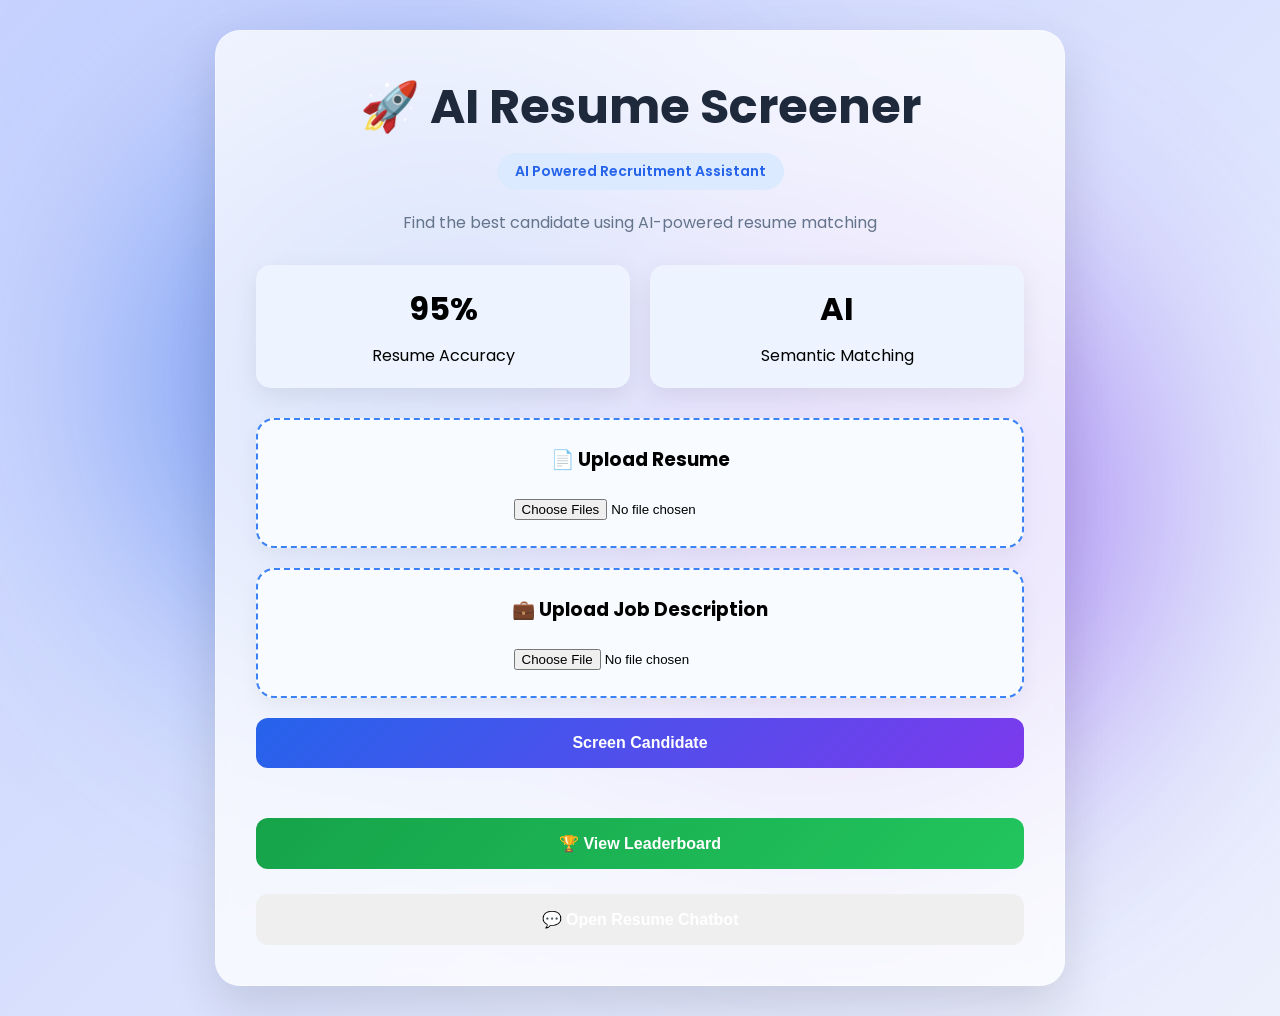
==== templates/index.html @ 5ff5deb4 "Initial commit" ====
<!DOCTYPE html>
<html>
<head>
    <title>AI Resume Screener</title>

    <link
        href="https://fonts.googleapis.com/css2?family=Poppins:wght@300;400;600;700&display=swap"
        rel="stylesheet">

    <link
        rel="stylesheet"
        href="/static/style.css">
</head>

<body>

<div class="container">

    <h1>🚀 AI Resume Screener</h1>

    <div class="badge">
        AI Powered Recruitment Assistant
    </div>

    <p class="subtitle">
        Find the best candidate using AI-powered resume matching
    </p>

    <div class="stats">

        <div class="stat-card">
            <h2>95%</h2>
            <p>Resume Accuracy</p>
        </div>

        <div class="stat-card">
            <h2>AI</h2>
            <p>Semantic Matching</p>
        </div>

    </div>

    <!-- Upload Form -->
    <form
        action="/upload"
        method="post"
        enctype="multipart/form-data">

        <div class="upload-box">
            <h3>📄 Upload Resume</h3>

            <input
                type="file"
                name="resumes"
                multiple
                required>
        </div>

        <div class="upload-box">
            <h3>💼 Upload Job Description</h3>

            <input
                type="file"
                name="job"
                required>
        </div>

        <button type="submit">
            Screen Candidate
        </button>

    </form>

    <br><br>

    <!-- Leaderboard Button -->
    <a href="/leaderboard">
        <button
            type="button"
            class="leaderboard-btn">

            🏆 View Leaderboard

        </button>
    </a>

    <br><br>

    <!-- Chatbot Toggle -->
    <button
        type="button"
        id="chatbot-btn"
        onclick="toggleChatbot()">

        💬 Open Resume Chatbot

    </button>

    <!-- Chatbot Area -->
    <div
        id="chatbot-container"
        style="display:none; margin-top:20px;">

        <h3>💬 Resume Chatbot</h3>

        <input
            type="text"
            id="chat-message"
            placeholder="Ask about the candidate..."
            style="
                width:80%;
                padding:10px;
            ">

    <button
        type="button"
        onclick="sendMessage()">

        Send

        </button>

            <br><br>

            <div id="chat-response"></div>

        </div>

</div>

<script>

function toggleChatbot() {

    const chatbot =
        document.getElementById("chatbot-container");

    if (chatbot.style.display === "none") {
        chatbot.style.display = "block";
    } else {
        chatbot.style.display = "none";
    }
}

async function sendMessage() {

    const message =
        document.getElementById("chat-message").value;

    if (!message.trim()) {
        return;
    }

    try {

        const response =
            await fetch("/chat", {
                method: "POST",
                headers: {
                    "Content-Type": "application/json"
                },
                body: JSON.stringify({
                    message: message
                })
            });

        const data = await response.json();

        console.log("DATA RECEIVED:", data);

        

        document.getElementById("chat-response").innerHTML =
            "<strong>Answer:</strong><br>" +
            data.answer;

    } catch (error) {

        document.getElementById(
            "chat-response"
        ).innerHTML =
            "<strong>Error:</strong> Unable to contact chatbot.";

        console.error(error);
    }
}

</script>

</body>
</html>
---- static/style.css ----
*{
    margin:0;
    padding:0;
    box-sizing:border-box;
}

body{
    font-family:'Poppins',sans-serif;

    background: linear-gradient(
        -45deg,
        #dbeafe,
        #e9d5ff,
        #f8fafc,
        #c7d2fe
    );

    background-size: 400% 400%;

    animation: gradientMove 6s ease infinite;

    min-height:100vh;
    display:flex;
    justify-content:center;
    align-items:center;
    padding:30px;
}

.container{
    width:850px;
    background:rgba(255,255,255,0.75);
    border:1px solid rgba(255,255,255,0.3);
    padding:40px;
    border-radius:25px;
    box-shadow:0 20px 50px rgba(0,0,0,0.12);
    backdrop-filter:blur(10px);
}

h1{
    text-align:center;
    color:#1e293b;
    font-size:48px;
    margin-bottom:10px;
}

.subtitle{
    text-align:center;
    color:#64748b;
    margin-bottom:30px;
}

.stats{
    display:flex;
    gap:20px;
    margin-bottom:30px;
}

.stat-card{
    flex:1;
    background:#eef4ff;
    border-radius:15px;
    padding:20px;
    text-align:center;
box-shadow:0 8px 25px rgba(0,0,0,0.08);
transition:0.3s;
}

.stat-card:hover{
    transform:translateY(-8px);
}

.stat-card h2{
    font-size:32px;
    margin-bottom:10px;
}

.upload-box{
    border:2px dashed #3b82f6;
    border-radius:18px;
    padding:25px;
    margin-bottom:20px;
    background:#f8fbff;
}

.upload-box h3{
    margin-bottom:10px;
}

button{
    width:100%;
    border:none;
    padding:16px;
    border-radius:12px;
    color:white;
    font-size:16px;
    font-weight:600;
    cursor:pointer;
    transition:0.3s
}

button[type="submit"]{
    background:linear-gradient(
        135deg,
        #2563eb,
        #7c3aed
    );
}

.leaderboard-btn{
    background:linear-gradient(
        135deg,
        #16a34a,
        #22c55e
    );
}

button:hover{
    opacity:0.95;
    transform:translateY(-2px);
}

.upload-box{
    text-align:center;
    box-shadow:0 8px 20px rgba(0,0,0,0.05);
}

input[type="file"]{
    margin-top:15px;
}

.stat-card{
    transition:0.3s;
    box-shadow:0 8px 25px rgba(0,0,0,0.08);
}

.stat-card:hover{
    transform:translateY(-8px);
}

.upload-box{
    transition:0.3s;
}

.upload-box:hover{
    background:#eff6ff;
    transform:translateY(-4px);
}

.badge{
    width:max-content;
    margin:0 auto 20px;
    background:#dbeafe;
    color:#2563eb;
    padding:8px 18px;
    border-radius:999px;
    font-size:14px;
    font-weight:600;
}

@keyframes gradientMove {

    0%{
        background-position:0% 50%;
    }

    50%{
        background-position:100% 50%;
    }

    100%{
        background-position:0% 50%;
    }

}

body::before{
    content:"";
    position:fixed;
    width:600px;
    height:600px;
    background:#2563eb;
    border-radius:50%;
    filter:blur(120px);
    top:10%;
    left:10%;
    opacity:.5;
    animation:floatBlob 12s infinite alternate;
    z-index:-1;
}

body::after{
    content:"";
    position:fixed;
    width:600px;
    height:600px;
    background:#7c3aed;
    border-radius:50%;
    filter:blur(120px);
    bottom:10%;
    right:10%;
    opacity:.5;
    animation:floatBlob 15s infinite alternate;
    z-index:-1;
}

@keyframes floatBlob{

    from{
        transform:translate(0,0);
    }

    to{
        transform:translate(250px,-150px);

    }

}

@keyframes floatCard{

    0%{
        transform:translateY(0px);
    }

    50%{
        transform:translateY(-10px);
    }

    100%{
        transform:translateY(0px);
    }

}
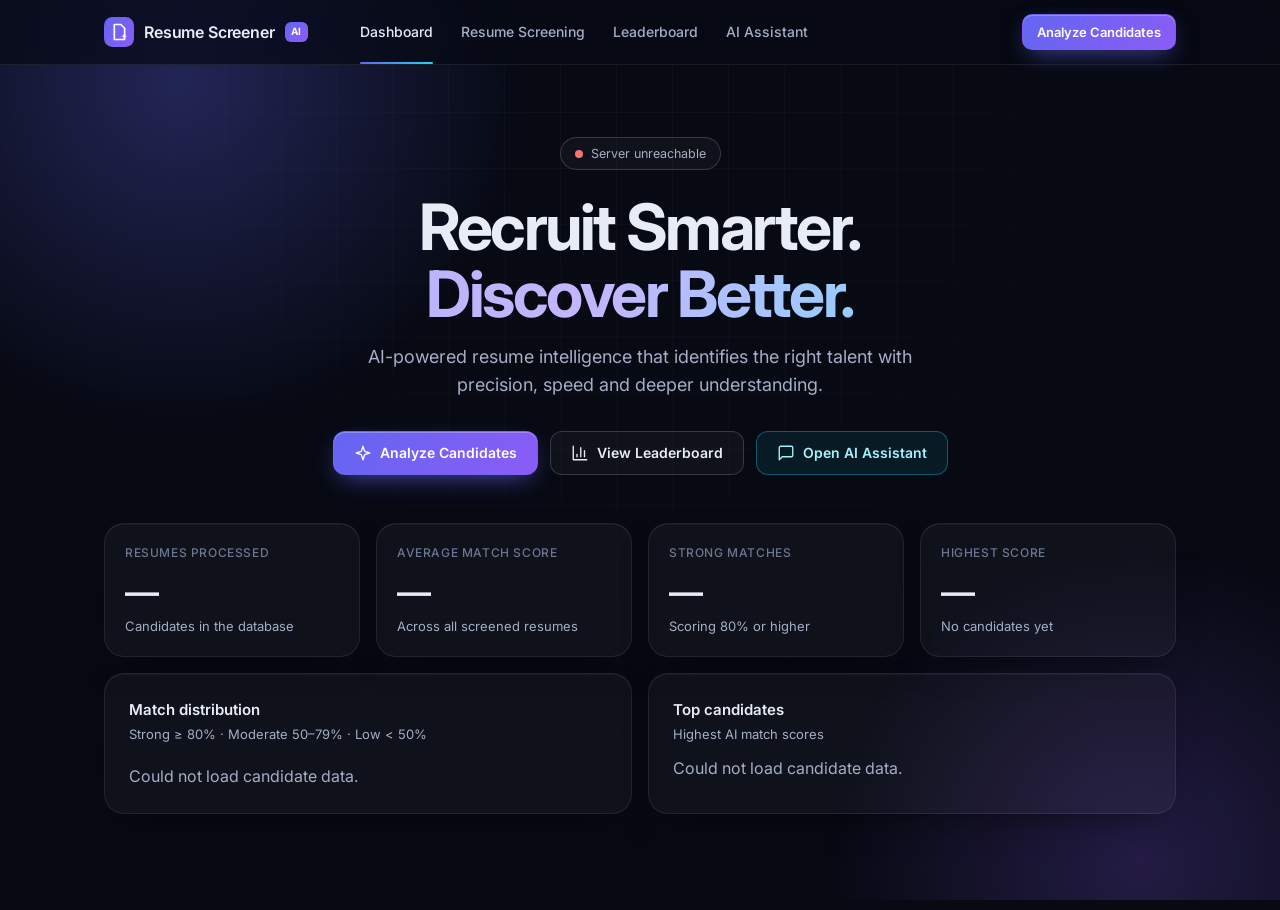
==== commit abb2be3d: "Updated AI Resume Screener UI and dashboard" ====
--- a/templates/index.html
+++ b/templates/index.html
@@ -1,191 +1,177 @@
 <!DOCTYPE html>
-<html>
+<html lang="en">
 <head>
-    <title>AI Resume Screener</title>
+<meta charset="utf-8">
+<meta name="viewport" content="width=device-width, initial-scale=1">
+<meta name="theme-color" content="#070a13">
+<title>AI Resume Screener</title>
+<link rel="preconnect" href="https://fonts.googleapis.com">
+<link rel="preconnect" href="https://fonts.gstatic.com" crossorigin>
+<link href="https://fonts.googleapis.com/css2?family=Inter:wght@400;500;600;700&display=swap" rel="stylesheet">
+<link rel="stylesheet" href="/static/app.css?v=2">
+</head>
+<body data-page="home">
 
-    <link
-        href="https://fonts.googleapis.com/css2?family=Poppins:wght@300;400;600;700&display=swap"
-        rel="stylesheet">
+<div class="bg" aria-hidden="true"><div class="bg-grid"></div></div>
 
-    <link
-        rel="stylesheet"
-        href="/static/style.css">
-</head>
+<header class="nav">
+  <div class="nav-inner">
+    <a class="brand" href="/#dashboard" aria-label="AI Resume Screener home">
+      <svg viewBox="0 0 32 32" aria-hidden="true">
+        <defs><linearGradient id="lg" x1="0" y1="0" x2="32" y2="32" gradientUnits="userSpaceOnUse"><stop stop-color="#6366f1"/><stop offset="1" stop-color="#8b5cf6"/></linearGradient></defs>
+        <rect width="32" height="32" rx="9" fill="url(#lg)"/>
+        <path d="M11 8h7l4 4v12H11z" fill="none" stroke="#fff" stroke-width="1.8" stroke-linejoin="round"/>
+        <path d="M21.5 17.5l.9 2.1 2.1.9-2.1.9-.9 2.1-.9-2.1-2.1-.9 2.1-.9z" fill="#fff"/>
+      </svg>
+      <span>Resume Screener</span><span class="brand-tag">AI</span>
+    </a>
+    <nav class="nav-links" id="nav-links" aria-label="Main">
+      <a data-nav="dashboard" href="/#dashboard">Dashboard</a>
+      <a data-nav="screening" href="/#screening">Resume Screening</a>
+      <a data-nav="board" href="/leaderboard">Leaderboard</a>
+      <a data-nav="assistant" href="/#assistant">AI Assistant</a>
+    </nav>
+    <a class="btn btn-primary btn-sm nav-cta" href="/#screening">Analyze Candidates</a>
+    <button class="nav-toggle" type="button" aria-label="Toggle menu" aria-expanded="false" aria-controls="nav-links">
+      <svg class="ico"><use href="#i-menu"/></svg>
+    </button>
+  </div>
+</header>
 
-<body>
+<main class="wrap">
 
-<div class="container">
-
-    <h1>🚀 AI Resume Screener</h1>
-
-    <div class="badge">
-        AI Powered Recruitment Assistant
+  <!-- ============ DASHBOARD ============ -->
+  <section class="view" id="view-dashboard">
+    <div class="hero">
+      <div class="status-pill reveal" id="status"><span class="dot"></span><span id="status-text">Checking server…</span></div>
+      <h1 class="hero-title reveal" style="--i:1">
+        <span class="line">Recruit Smarter.</span>
+        <span class="line grad">Discover Better.</span>
+      </h1>
+      <p class="hero-sub reveal" style="--i:2">AI-powered resume intelligence that identifies the right talent with precision, speed and deeper understanding.</p>
+      <div class="hero-actions reveal" style="--i:3">
+        <a class="btn btn-primary" href="#screening"><svg class="ico"><use href="#i-sparkles"/></svg>Analyze Candidates</a>
+        <a class="btn btn-secondary" href="/leaderboard"><svg class="ico"><use href="#i-chart"/></svg>View Leaderboard</a>
+        <a class="btn btn-ai" href="#assistant"><svg class="ico"><use href="#i-chat"/></svg>Open AI Assistant</a>
+      </div>
     </div>
 
-    <p class="subtitle">
-        Find the best candidate using AI-powered resume matching
-    </p>
+    <div class="grid-stats">
+      <div class="panel stat reveal" style="--i:4"><div class="stat-label">Resumes processed</div><div class="stat-value" id="s-total">—</div><div class="stat-foot" id="f-total">Candidates in the database</div></div>
+      <div class="panel stat reveal" style="--i:5"><div class="stat-label">Average match score</div><div class="stat-value" id="s-avg">—</div><div class="stat-foot">Across all screened resumes</div></div>
+      <div class="panel stat reveal" style="--i:6"><div class="stat-label">Strong matches</div><div class="stat-value" id="s-strong">—</div><div class="stat-foot">Scoring 80% or higher</div></div>
+      <div class="panel stat reveal" style="--i:7"><div class="stat-label">Highest score</div><div class="stat-value" id="s-top">—</div><div class="stat-foot" id="f-top">No candidates yet</div></div>
+    </div>
 
-    <div class="stats">
+    <div class="grid-2">
+      <div class="panel card reveal" style="--i:8">
+        <h3>Match distribution</h3>
+        <p class="sub">Strong ≥ 80% · Moderate 50–79% · Low &lt; 50%</p>
+        <div id="dist"></div>
+      </div>
+      <div class="panel card reveal" style="--i:9">
+        <h3>Top candidates</h3>
+        <p class="sub">Highest AI match scores</p>
+        <div id="top-list" style="margin-top:12px"></div>
+      </div>
+    </div>
+  </section>
 
-        <div class="stat-card">
-            <h2>95%</h2>
-            <p>Resume Accuracy</p>
+  <!-- ============ SCREENING ============ -->
+  <section class="view" id="view-screening" hidden>
+    <div class="section-head">
+      <div>
+        <p class="eyebrow">Resume screening</p>
+        <h2>Upload and analyze</h2>
+        <p>Add PDF resumes and a PDF job description. Each resume is scored against the job description by the AI matcher.</p>
+      </div>
+    </div>
+
+    <form id="screen-form" action="/upload" method="post" enctype="multipart/form-data" novalidate>
+      <div class="upload-grid">
+
+        <div class="reveal">
+          <label class="drop" id="drop-resumes">
+            <input type="file" id="resume-input" name="resumes" accept="application/pdf,.pdf" multiple>
+            <span class="drop-icon"><svg class="ico ico-lg"><use href="#i-doc"/></svg></span>
+            <strong>Drop your resumes here</strong>
+            <span class="muted">PDF only · you can select several files at once</span>
+            <span class="btn btn-secondary btn-sm">Browse files</span>
+          </label>
+          <p class="msg-line" id="resume-msg" role="alert"></p>
+          <ul class="files" id="resume-list"></ul>
         </div>
 
-        <div class="stat-card">
-            <h2>AI</h2>
-            <p>Semantic Matching</p>
+        <div class="reveal" style="--i:1">
+          <label class="drop" id="drop-job">
+            <input type="file" id="job-input" name="job" accept="application/pdf,.pdf">
+            <span class="drop-icon"><svg class="ico ico-lg"><use href="#i-briefcase"/></svg></span>
+            <strong>Add your job description</strong>
+            <span class="muted">One PDF file</span>
+            <span class="btn btn-secondary btn-sm">Choose file</span>
+          </label>
+          <p class="msg-line" id="job-msg" role="alert"></p>
+          <ul class="files" id="job-list"></ul>
         </div>
 
+      </div>
+
+      <div class="action-bar reveal" style="--i:2">
+        <p class="muted" id="summary">Add at least one resume and a job description to begin.</p>
+        <a class="btn btn-secondary" href="/leaderboard">View Leaderboard</a>
+        <button class="btn btn-primary" id="analyze" type="submit" disabled>Analyze Candidates</button>
+      </div>
+    </form>
+  </section>
+
+  <!-- ============ ASSISTANT ============ -->
+  <section class="view" id="view-assistant" hidden>
+    <div class="section-head">
+      <div>
+        <p class="eyebrow">AI Assistant</p>
+        <h2>Ask about a candidate</h2>
+        <p>The assistant answers from the most recently screened resume.</p>
+      </div>
+      <a class="btn btn-secondary btn-sm" href="#screening">Screen a resume</a>
     </div>
 
-    <!-- Upload Form -->
-    <form
-        action="/upload"
-        method="post"
-        enctype="multipart/form-data">
+    <div class="panel chat reveal">
+      <div class="chat-log" id="chat-log" aria-live="polite"></div>
+      <div class="chips" id="chips">
+        <button type="button" class="chip-btn">Summarize this candidate</button>
+        <button type="button" class="chip-btn">What are the key skills?</button>
+        <button type="button" class="chip-btn">Describe the work experience</button>
+        <button type="button" class="chip-btn">What projects has the candidate built?</button>
+        <button type="button" class="chip-btn">What is the candidate's education?</button>
+      </div>
+      <form class="composer" id="chat-form" autocomplete="off">
+        <label class="sr-only" for="chat-message">Message</label>
+        <textarea id="chat-message" rows="1" placeholder="Ask about the candidate…"></textarea>
+        <button class="btn btn-primary btn-icon" id="chat-send" type="submit" aria-label="Send message"><svg class="ico"><use href="#i-send"/></svg></button>
+      </form>
+    </div>
+  </section>
 
-        <div class="upload-box">
-            <h3>📄 Upload Resume</h3>
+</main>
 
-            <input
-                type="file"
-                name="resumes"
-                multiple
-                required>
-        </div>
-
-        <div class="upload-box">
-            <h3>💼 Upload Job Description</h3>
-
-            <input
-                type="file"
-                name="job"
-                required>
-        </div>
-
-        <button type="submit">
-            Screen Candidate
-        </button>
-
-    </form>
-
-    <br><br>
-
-    <!-- Leaderboard Button -->
-    <a href="/leaderboard">
-        <button
-            type="button"
-            class="leaderboard-btn">
-
-            🏆 View Leaderboard
-
-        </button>
-    </a>
-
-    <br><br>
-
-    <!-- Chatbot Toggle -->
-    <button
-        type="button"
-        id="chatbot-btn"
-        onclick="toggleChatbot()">
-
-        💬 Open Resume Chatbot
-
-    </button>
-
-    <!-- Chatbot Area -->
-    <div
-        id="chatbot-container"
-        style="display:none; margin-top:20px;">
-
-        <h3>💬 Resume Chatbot</h3>
-
-        <input
-            type="text"
-            id="chat-message"
-            placeholder="Ask about the candidate..."
-            style="
-                width:80%;
-                padding:10px;
-            ">
-
-    <button
-        type="button"
-        onclick="sendMessage()">
-
-        Send
-
-        </button>
-
-            <br><br>
-
-            <div id="chat-response"></div>
-
-        </div>
-
+<!-- Processing modal -->
+<div class="overlay" id="overlay" hidden role="dialog" aria-modal="true" aria-labelledby="ov-title">
+  <div class="modal" id="modal">
+    <h3 id="ov-title">Screening in progress</h3>
+    <p id="ov-sub">Your files are being uploaded.</p>
+    <ol class="steps">
+      <li>Uploading files <em id="ov-pct">0%</em></li>
+      <li>AI analysis</li>
+      <li>Results ready</li>
+    </ol>
+    <div class="progress" id="ov-progress"><i></i></div>
+    <p class="modal-error" id="ov-error" role="alert" hidden></p>
+    <div class="modal-actions" id="ov-actions" hidden>
+      <button class="btn btn-secondary" id="ov-close" type="button">Close</button>
+    </div>
+  </div>
 </div>
 
-<script>
-
-function toggleChatbot() {
-
-    const chatbot =
-        document.getElementById("chatbot-container");
-
-    if (chatbot.style.display === "none") {
-        chatbot.style.display = "block";
-    } else {
-        chatbot.style.display = "none";
-    }
-}
-
-async function sendMessage() {
-
-    const message =
-        document.getElementById("chat-message").value;
-
-    if (!message.trim()) {
-        return;
-    }
-
-    try {
-
-        const response =
-            await fetch("/chat", {
-                method: "POST",
-                headers: {
-                    "Content-Type": "application/json"
-                },
-                body: JSON.stringify({
-                    message: message
-                })
-            });
-
-        const data = await response.json();
-
-        console.log("DATA RECEIVED:", data);
-
-        
-
-        document.getElementById("chat-response").innerHTML =
-            "<strong>Answer:</strong><br>" +
-            data.answer;
-
-    } catch (error) {
-
-        document.getElementById(
-            "chat-response"
-        ).innerHTML =
-            "<strong>Error:</strong> Unable to contact chatbot.";
-
-        console.error(error);
-    }
-}
-
-</script>
-
+<script src="/static/app.js"></script>
 </body>
 </html>
--- a/static/app.css
+++ b/static/app.css
@@ -0,0 +1,400 @@
+/* =====================================================
+   AI Resume Screener — design system
+   ===================================================== */
+:root{
+  --bg:#070a13;
+  --surface:rgba(255,255,255,.035);
+  --surface-hover:rgba(255,255,255,.065);
+  --border:rgba(255,255,255,.08);
+  --border-strong:rgba(255,255,255,.16);
+  --text:#e8ecf6;
+  --text-2:#a4aec6;
+  --text-3:#6b7691;
+  --indigo:#6366f1;
+  --violet:#8b5cf6;
+  --cyan:#22d3ee;
+  --ok:#34d399;
+  --warn:#fbbf24;
+  --bad:#f87171;
+  --r-sm:10px;
+  --r-md:14px;
+  --r-lg:20px;
+  --h:44px;
+  --ease:cubic-bezier(.2,.7,.2,1);
+  --font:'Inter',system-ui,-apple-system,'Segoe UI',Roboto,sans-serif;
+  color-scheme:dark;
+}
+*{box-sizing:border-box;margin:0;padding:0}
+html{scroll-behavior:smooth}
+body{
+  font-family:var(--font);background:var(--bg);color:var(--text);
+  line-height:1.55;min-height:100vh;overflow-x:hidden;
+  -webkit-font-smoothing:antialiased;
+}
+a{color:inherit}
+button,input,select,textarea{font:inherit;color:inherit}
+:focus-visible{outline:2px solid var(--cyan);outline-offset:2px}
+[hidden]{display:none!important}
+.sr-only{position:absolute;width:1px;height:1px;overflow:hidden;clip:rect(0 0 0 0);white-space:nowrap}
+.muted{color:var(--text-2)}
+.ico{width:18px;height:18px;flex:none;fill:none;stroke:currentColor;stroke-width:1.8;stroke-linecap:round;stroke-linejoin:round}
+.ico-lg{width:24px;height:24px}
+
+/* ---------- Ambient background ---------- */
+.bg{position:fixed;inset:0;z-index:-1;overflow:hidden;pointer-events:none}
+.bg::before,.bg::after{content:"";position:absolute;border-radius:50%;will-change:transform}
+.bg::before{
+  width:760px;height:760px;top:-300px;left:-200px;
+  background:radial-gradient(circle,rgba(99,102,241,.30),transparent 65%);
+  animation:drift 28s ease-in-out infinite alternate;
+}
+.bg::after{
+  width:680px;height:680px;bottom:-300px;right:-200px;
+  background:radial-gradient(circle,rgba(139,92,246,.22),transparent 65%);
+  animation:drift 34s ease-in-out infinite alternate-reverse;
+}
+.bg-grid{
+  position:absolute;inset:0;opacity:.45;
+  background-image:linear-gradient(var(--border) 1px,transparent 1px),linear-gradient(90deg,var(--border) 1px,transparent 1px);
+  background-size:56px 56px;
+  -webkit-mask-image:radial-gradient(ellipse at 50% 0%,#000,transparent 70%);
+  mask-image:radial-gradient(ellipse at 50% 0%,#000,transparent 70%);
+}
+@keyframes drift{to{transform:translate3d(120px,80px,0)}}
+
+/* ---------- Layout ---------- */
+.wrap{max-width:1120px;margin:0 auto;padding:0 24px 96px}
+
+/* ---------- Navigation ---------- */
+.nav{
+  position:sticky;top:0;z-index:50;view-transition-name:nav;
+  background:rgba(7,10,19,.72);
+  backdrop-filter:blur(14px) saturate(140%);
+  border-bottom:1px solid var(--border);
+}
+.nav-inner{display:flex;align-items:center;gap:24px;height:64px;max-width:1120px;margin:0 auto;padding:0 24px}
+.brand{display:flex;align-items:center;gap:10px;text-decoration:none;font-weight:600;letter-spacing:-.01em;white-space:nowrap}
+.brand svg{width:30px;height:30px;flex:none}
+.brand-tag{font-size:10px;font-weight:700;letter-spacing:.08em;padding:2px 6px;border-radius:6px;color:#fff;background:linear-gradient(135deg,var(--indigo),var(--violet))}
+.nav-links{display:flex;gap:4px;margin-left:16px}
+.nav-links a{
+  position:relative;padding:8px 12px;border-radius:8px;text-decoration:none;
+  font-size:14px;font-weight:500;color:var(--text-2);
+  transition:color .2s,background .2s;
+}
+.nav-links a:hover{color:var(--text);background:var(--surface-hover)}
+.nav-links a.active{color:var(--text)}
+.nav-links a::after{
+  content:"";position:absolute;left:12px;right:12px;bottom:-13px;height:2px;border-radius:2px;
+  background:linear-gradient(90deg,var(--indigo),var(--cyan));
+  transform:scaleX(0);transition:transform .3s var(--ease);
+}
+.nav-links a.active::after{transform:scaleX(1)}
+.nav-cta{margin-left:auto}
+.nav-toggle{
+  display:none;margin-left:auto;width:40px;height:40px;place-items:center;cursor:pointer;
+  border-radius:10px;border:1px solid var(--border);background:var(--surface);
+}
+
+/* ---------- Buttons ---------- */
+.btn{
+  position:relative;display:inline-flex;align-items:center;justify-content:center;gap:8px;
+  height:var(--h);padding:0 20px;border-radius:12px;border:1px solid transparent;
+  font-size:14px;font-weight:600;line-height:1;white-space:nowrap;text-decoration:none;cursor:pointer;
+  color:var(--text);
+  transition:transform .15s var(--ease),box-shadow .25s,background .2s,border-color .2s,opacity .2s;
+}
+.btn:active:not(:disabled){transform:scale(.98)}
+.btn:disabled{opacity:.45;cursor:not-allowed}
+.btn-sm{height:36px;padding:0 14px;font-size:13px;border-radius:10px}
+.btn-icon{width:var(--h);padding:0}
+.btn-primary{
+  color:#fff;background:linear-gradient(135deg,#6366f1,#8b5cf6);
+  box-shadow:0 8px 24px -8px rgba(99,102,241,.75),inset 0 1px 0 rgba(255,255,255,.25);
+}
+.btn-primary:hover:not(:disabled){transform:translateY(-1px);box-shadow:0 14px 32px -8px rgba(124,106,255,.85),inset 0 1px 0 rgba(255,255,255,.3)}
+.btn-secondary{background:var(--surface);border-color:var(--border-strong)}
+.btn-secondary:hover:not(:disabled){background:var(--surface-hover);border-color:rgba(255,255,255,.28)}
+.btn-ai{color:#a5f3fc;background:rgba(34,211,238,.08);border-color:rgba(34,211,238,.35)}
+.btn-ai:hover:not(:disabled){background:rgba(34,211,238,.15);border-color:rgba(34,211,238,.6)}
+.btn-danger{color:#fca5a5;background:rgba(248,113,113,.07);border-color:rgba(248,113,113,.35)}
+.btn-danger:hover:not(:disabled){background:rgba(248,113,113,.15);border-color:rgba(248,113,113,.6)}
+.btn.is-loading{pointer-events:none;color:transparent}
+.btn.is-loading::after{
+  content:"";position:absolute;width:18px;height:18px;border-radius:50%;
+  border:2px solid rgba(255,255,255,.35);border-top-color:#fff;animation:spin .7s linear infinite;
+}
+@keyframes spin{to{transform:rotate(360deg)}}
+
+/* ---------- Surfaces ---------- */
+.panel{
+  background:var(--surface);border:1px solid var(--border);border-radius:var(--r-lg);
+  box-shadow:0 1px 0 rgba(255,255,255,.04) inset,0 16px 40px -20px rgba(0,0,0,.7);
+  transition:border-color .25s,background .25s,transform .25s var(--ease);
+}
+.tone-strong{--tone:var(--ok)}
+.tone-mid{--tone:var(--warn)}
+.tone-low{--tone:var(--bad)}
+.badge{
+  display:inline-flex;align-items:center;gap:6px;height:24px;padding:0 10px;border-radius:99px;
+  font-size:12px;font-weight:600;white-space:nowrap;color:var(--tone,var(--text-2));
+  background:color-mix(in srgb,var(--tone,#fff) 12%,transparent);
+  border:1px solid color-mix(in srgb,var(--tone,#fff) 30%,transparent);
+}
+.badge::before{content:"";width:6px;height:6px;border-radius:50%;background:currentColor}
+.chip{
+  display:inline-flex;align-items:center;gap:6px;height:28px;padding:0 10px;border-radius:8px;
+  font-size:12.5px;font-weight:500;color:var(--text-2);background:rgba(255,255,255,.05);border:1px solid var(--border);
+}
+.chip.more{color:var(--text-3)}
+.chip.ok{color:#6ee7b7;background:rgba(52,211,153,.08);border-color:rgba(52,211,153,.25)}
+.chip.bad{color:#fca5a5;background:rgba(248,113,113,.08);border-color:rgba(248,113,113,.25)}
+.bar{height:6px;border-radius:99px;background:rgba(255,255,255,.08);overflow:hidden}
+.bar>i{display:block;height:100%;border-radius:inherit;background:var(--tone,var(--indigo));animation:grow .9s var(--ease)}
+@keyframes grow{from{width:0}}
+.empty{text-align:center;padding:56px 24px;color:var(--text-2)}
+.empty h3{color:var(--text);font-size:18px;margin-bottom:6px}
+.empty .btn{margin-top:20px}
+
+/* ---------- Motion ---------- */
+.reveal{opacity:0;transform:translateY(14px);animation:rise .7s var(--ease) forwards;animation-delay:calc(var(--i,0)*70ms)}
+@keyframes rise{to{opacity:1;transform:none}}
+@keyframes fade{from{opacity:0}}
+.view{animation:fade .45s var(--ease)}
+@view-transition{navigation:auto}
+::view-transition-old(root),::view-transition-new(root){animation-duration:.25s}
+
+/* ---------- Hero ---------- */
+.hero{padding:72px 0 48px;text-align:center}
+.status-pill{
+  display:inline-flex;align-items:center;gap:8px;padding:6px 14px;border-radius:99px;
+  font-size:12.5px;color:var(--text-2);background:var(--surface);border:1px solid var(--border-strong);
+}
+.dot{width:8px;height:8px;border-radius:50%;background:var(--text-3)}
+.dot.ok{background:var(--ok);animation:pulse 2.4s infinite}
+.dot.bad{background:var(--bad)}
+@keyframes pulse{0%{box-shadow:0 0 0 0 rgba(52,211,153,.5)}70%,100%{box-shadow:0 0 0 8px rgba(52,211,153,0)}}
+.hero-title{margin:24px auto 16px;font-size:clamp(36px,6.5vw,64px);line-height:1.04;font-weight:700;letter-spacing:-.04em}
+.hero-title .line{display:block}
+.grad{background:linear-gradient(100deg,#a5b4fc,#c4b5fd 45%,#67e8f9);-webkit-background-clip:text;background-clip:text;color:transparent}
+.hero-sub{max-width:56ch;margin:0 auto;font-size:clamp(16px,2vw,18px);color:var(--text-2)}
+.hero-actions{display:flex;flex-wrap:wrap;gap:12px;justify-content:center;margin-top:32px}
+
+/* ---------- Dashboard ---------- */
+.grid-stats{display:grid;grid-template-columns:repeat(4,1fr);gap:16px}
+.stat{position:relative;padding:20px;overflow:hidden}
+.stat::before{content:"";position:absolute;inset:0 0 auto 0;height:1px;opacity:0;transition:opacity .3s;background:linear-gradient(90deg,transparent,rgba(165,180,252,.7),transparent)}
+.stat:hover{transform:translateY(-2px);border-color:var(--border-strong);background:var(--surface-hover)}
+.stat:hover::before{opacity:1}
+.stat-label{font-size:12px;font-weight:500;letter-spacing:.05em;text-transform:uppercase;color:var(--text-3)}
+.stat-value{margin-top:10px;font-size:34px;line-height:1.1;font-weight:600;letter-spacing:-.03em;font-variant-numeric:tabular-nums}
+.stat-foot{margin-top:6px;font-size:13px;color:var(--text-2);overflow:hidden;text-overflow:ellipsis;white-space:nowrap}
+.grid-2{display:grid;grid-template-columns:1fr 1fr;gap:16px;margin-top:16px}
+.card{padding:24px}
+.card h3{font-size:15px;font-weight:600}
+.card .sub{font-size:13px;color:var(--text-2);margin-top:2px}
+.seg{display:flex;gap:2px;height:10px;margin-top:24px;border-radius:99px;overflow:hidden;background:rgba(255,255,255,.06)}
+.seg i{display:block;height:100%;animation:grow .9s var(--ease)}
+.s-strong{background:var(--ok)}.s-mid{background:var(--warn)}.s-low{background:var(--bad)}
+.legend{display:grid;grid-template-columns:repeat(3,1fr);gap:12px;margin-top:20px}
+.legend b{display:block;font-size:22px;font-weight:600;font-variant-numeric:tabular-nums}
+.legend span{display:flex;align-items:center;gap:6px;font-size:12.5px;color:var(--text-2)}
+.legend span::before{content:"";width:8px;height:8px;border-radius:3px;background:var(--c)}
+.mini{display:grid;grid-template-columns:28px minmax(0,1fr) 64px;gap:12px;align-items:center;padding:12px 0;border-top:1px solid var(--border);text-decoration:none}
+.mini:first-of-type{border-top:0}
+.mini:hover .mini-name{color:#c7d2fe}
+.mini-rank{font-size:13px;color:var(--text-3);font-variant-numeric:tabular-nums}
+.mini-name{display:block;font-size:14px;font-weight:500;overflow:hidden;text-overflow:ellipsis;white-space:nowrap;transition:color .2s}
+.mini .bar{margin-top:6px}
+.mini-score{text-align:right;font-size:14px;font-weight:600;font-variant-numeric:tabular-nums}
+.card-link{display:inline-flex;align-items:center;gap:6px;margin-top:12px;font-size:13px;font-weight:500;color:#a5b4fc;text-decoration:none}
+.card-link:hover{color:#c7d2fe}
+
+/* ---------- Sections / page headers ---------- */
+.section-head,.page-head{display:flex;align-items:flex-end;justify-content:space-between;gap:16px;flex-wrap:wrap}
+.section-head{margin:48px 0 24px}
+.page-head{padding:56px 0 24px}
+.section-head h2{font-size:26px;letter-spacing:-.02em}
+.section-head p,.page-head p{color:var(--text-2);max-width:60ch}
+.page-title{font-size:clamp(28px,4vw,38px);letter-spacing:-.03em;line-height:1.1;margin:6px 0}
+.eyebrow{font-size:12px;font-weight:600;letter-spacing:.08em;text-transform:uppercase;color:#a5b4fc}
+
+/* ---------- Upload ---------- */
+.upload-grid{display:grid;grid-template-columns:1.25fr 1fr;gap:16px}
+.drop{
+  position:relative;display:flex;flex-direction:column;align-items:center;gap:8px;text-align:center;cursor:pointer;
+  padding:36px 24px;border:1px dashed var(--border-strong);border-radius:var(--r-lg);
+  background:linear-gradient(180deg,rgba(99,102,241,.07),transparent 65%),var(--surface);
+  transition:border-color .25s,background .25s,transform .25s var(--ease),box-shadow .25s;
+}
+.drop>*{pointer-events:none}
+.drop input{position:absolute;width:1px;height:1px;opacity:0}
+.drop:hover{border-color:rgba(129,140,248,.65);background:linear-gradient(180deg,rgba(99,102,241,.12),transparent 65%),var(--surface-hover)}
+.drop:focus-within{outline:2px solid var(--cyan);outline-offset:2px}
+.drop.is-over{transform:scale(1.015);border-color:var(--cyan);border-style:solid;background:rgba(34,211,238,.08);box-shadow:0 0 0 5px rgba(34,211,238,.1)}
+.drop-icon{width:52px;height:52px;display:grid;place-items:center;border-radius:14px;color:#c7d2fe;margin-bottom:6px;background:linear-gradient(135deg,rgba(99,102,241,.25),rgba(139,92,246,.12));border:1px solid rgba(129,140,248,.3);transition:transform .3s var(--ease)}
+.drop:hover .drop-icon,.drop.is-over .drop-icon{transform:translateY(-3px)}
+.drop strong{font-size:16px}
+.drop .muted{font-size:13px}
+.drop .btn{margin-top:10px}
+.msg-line{min-height:20px;margin-top:8px;font-size:13px;color:#fca5a5}
+.files{list-style:none;display:grid;gap:8px}
+.file{display:flex;align-items:center;gap:12px;padding:10px 12px;border-radius:12px;background:var(--surface);border:1px solid var(--border);animation:rise .35s var(--ease)}
+.file-ico{display:grid;place-items:center;width:34px;height:34px;flex:none;border-radius:9px;font-size:10px;font-weight:700;letter-spacing:.04em;color:#c7d2fe;background:rgba(99,102,241,.16)}
+.file-meta{min-width:0;flex:1;display:flex;flex-direction:column}
+.file-name{font-size:13.5px;font-weight:500;overflow:hidden;text-overflow:ellipsis;white-space:nowrap}
+.file-size{font-size:12px;color:var(--text-3)}
+.file-ok{color:var(--ok);display:flex}
+.icon-btn{display:grid;place-items:center;width:30px;height:30px;border:0;border-radius:8px;background:transparent;color:var(--text-3);cursor:pointer;transition:background .2s,color .2s}
+.icon-btn:hover{background:rgba(248,113,113,.14);color:#fca5a5}
+.action-bar{display:flex;flex-wrap:wrap;align-items:center;gap:16px;margin-top:24px;padding:16px 20px;border-radius:var(--r-lg);background:var(--surface);border:1px solid var(--border)}
+.action-bar p{flex:1;min-width:200px;font-size:14px}
+.action-bar .btn-primary{min-width:200px}
+
+/* ---------- Processing modal ---------- */
+.overlay{position:fixed;inset:0;z-index:100;display:grid;place-items:center;padding:20px;background:rgba(4,6,12,.75);backdrop-filter:blur(6px);animation:fade .25s}
+.modal{width:min(440px,100%);padding:28px;border-radius:var(--r-lg);background:#0d1424;border:1px solid var(--border-strong);box-shadow:0 30px 80px -20px #000}
+.modal h3{font-size:19px;letter-spacing:-.01em}
+.modal p{font-size:14px;color:var(--text-2);margin-top:6px}
+.steps{list-style:none;display:grid;gap:14px;margin:24px 0}
+.steps li{display:flex;align-items:center;gap:12px;font-size:14px;color:var(--text-3);transition:color .3s}
+.steps li::before{content:"";width:18px;height:18px;flex:none;border-radius:50%;border:2px solid var(--border-strong);transition:all .3s}
+.steps li.active{color:var(--text)}
+.steps li.active::before{border-color:var(--indigo);border-top-color:transparent;animation:spin .8s linear infinite}
+.steps li.done{color:var(--text-2)}
+.steps li.done::before{border-color:var(--ok);background:var(--ok) center/10px no-repeat url("data:image/svg+xml,%3Csvg xmlns='http://www.w3.org/2000/svg' viewBox='0 0 24 24' fill='none' stroke='%23052e1c' stroke-width='4' stroke-linecap='round' stroke-linejoin='round'%3E%3Cpath d='M20 6 9 17l-5-5'/%3E%3C/svg%3E")}
+.steps em{margin-left:auto;font-style:normal;font-variant-numeric:tabular-nums;color:var(--text-2)}
+.progress{height:6px;border-radius:99px;background:rgba(255,255,255,.08);overflow:hidden}
+.progress i{display:block;height:100%;width:0;border-radius:inherit;background:linear-gradient(90deg,var(--indigo),var(--cyan));transition:width .25s}
+.progress.indet i{width:35%;animation:slide 1.4s ease-in-out infinite}
+@keyframes slide{from{transform:translateX(-100%)}to{transform:translateX(300%)}}
+.modal-error{color:#fca5a5!important;padding:12px 14px;border-radius:10px;background:rgba(248,113,113,.08);border:1px solid rgba(248,113,113,.3);margin-top:16px!important}
+.modal-actions{margin-top:20px;display:flex;justify-content:flex-end}
+
+/* ---------- Chat ---------- */
+.chat{display:flex;flex-direction:column;height:min(640px,calc(100vh - 230px));min-height:440px;overflow:hidden}
+.chat-log{flex:1;overflow-y:auto;padding:24px;display:flex;flex-direction:column;gap:16px;scroll-behavior:smooth}
+.msg{display:flex;gap:12px;max-width:86%;animation:rise .35s var(--ease)}
+.msg.user{margin-left:auto;flex-direction:row-reverse}
+.avatar{width:30px;height:30px;flex:none;display:grid;place-items:center;border-radius:9px;font-size:11px;font-weight:700}
+.msg.ai .avatar{color:#fff;background:linear-gradient(135deg,var(--indigo),var(--violet))}
+.msg.user .avatar{font-size:10px;color:var(--text-2);background:var(--surface-hover);border:1px solid var(--border-strong)}
+.bubble{padding:12px 14px;border-radius:14px;font-size:14.5px;line-height:1.65;white-space:pre-wrap;overflow-wrap:anywhere}
+.msg.ai .bubble{background:var(--surface);border:1px solid var(--border);border-top-left-radius:4px}
+.msg.user .bubble{color:#fff;background:linear-gradient(135deg,#5b5ef0,#7c4fe6);border-top-right-radius:4px}
+.msg.err .bubble{color:#fecaca;border-color:rgba(248,113,113,.4);background:rgba(248,113,113,.07)}
+.typing{display:inline-flex;gap:4px;padding:6px 2px}
+.typing span{width:6px;height:6px;border-radius:50%;background:var(--text-2);animation:blink 1.2s infinite}
+.typing span:nth-child(2){animation-delay:.15s}.typing span:nth-child(3){animation-delay:.3s}
+@keyframes blink{0%,60%,100%{opacity:.25;transform:none}30%{opacity:1;transform:translateY(-3px)}}
+.chips{display:flex;flex-wrap:wrap;gap:8px;padding:0 24px 16px}
+.chip-btn{height:34px;padding:0 14px;border-radius:99px;font-size:13px;color:var(--text-2);cursor:pointer;background:var(--surface);border:1px solid var(--border-strong);transition:all .2s}
+.chip-btn:hover{color:var(--text);border-color:rgba(129,140,248,.6);background:rgba(99,102,241,.12)}
+.composer{display:flex;gap:10px;align-items:flex-end;padding:14px;border-top:1px solid var(--border);background:rgba(0,0,0,.18)}
+.composer textarea{flex:1;min-height:var(--h);max-height:140px;padding:11px 14px;resize:none;border-radius:12px;line-height:1.5;background:rgba(255,255,255,.04);border:1px solid var(--border-strong);transition:border-color .2s,box-shadow .2s}
+.composer textarea::placeholder,.field input::placeholder{color:var(--text-3)}
+.composer textarea:focus,.field input:focus,select:focus{outline:0;border-color:rgba(129,140,248,.8);box-shadow:0 0 0 3px rgba(99,102,241,.2)}
+
+/* ---------- Leaderboard ---------- */
+.toolbar{display:flex;flex-wrap:wrap;gap:12px;align-items:center;margin-bottom:12px}
+.field{position:relative;flex:1;min-width:220px}
+.field .ico{position:absolute;left:14px;top:13px;color:var(--text-3)}
+.field input{width:100%;height:var(--h);padding:0 14px 0 42px;border-radius:12px;background:var(--surface);border:1px solid var(--border-strong)}
+.seg-ctl{display:inline-flex;padding:4px;gap:2px;border-radius:12px;background:var(--surface);border:1px solid var(--border)}
+.seg-ctl button{height:34px;padding:0 14px;border:0;border-radius:9px;font-size:13px;font-weight:500;color:var(--text-2);background:transparent;cursor:pointer;transition:all .2s}
+.seg-ctl button:hover{color:var(--text)}
+.seg-ctl button[aria-pressed="true"]{color:var(--text);background:var(--surface-hover);box-shadow:inset 0 0 0 1px var(--border-strong)}
+select{height:var(--h);padding:0 14px;border-radius:12px;cursor:pointer;background:var(--surface);border:1px solid var(--border-strong)}
+select option{background:#0c1220;color:var(--text)}
+.result-count{font-size:13px;margin-bottom:12px;min-height:20px}
+.board{display:grid;gap:12px}
+.cand{padding:18px 20px}
+.cand:hover{border-color:var(--border-strong);background:var(--surface-hover)}
+.cand-row{display:grid;grid-template-columns:44px minmax(0,1.5fr) minmax(150px,1fr) auto auto;gap:16px;align-items:center}
+.rank{font-size:15px;font-weight:600;color:var(--text-3);font-variant-numeric:tabular-nums}
+.rank.top{background:linear-gradient(135deg,#a5b4fc,#67e8f9);-webkit-background-clip:text;background-clip:text;color:transparent}
+.who{display:flex;align-items:center;gap:12px;min-width:0}
+.avatar-c{width:38px;height:38px;flex:none;display:grid;place-items:center;border-radius:11px;font-size:13px;font-weight:600;color:#c7d2fe;background:rgba(99,102,241,.16);border:1px solid rgba(129,140,248,.25)}
+.who-t{min-width:0;display:flex;flex-direction:column}
+.name{font-weight:600;text-decoration:none;overflow:hidden;text-overflow:ellipsis;white-space:nowrap}
+.name:hover{color:#c7d2fe}
+.sub{font-size:12.5px;color:var(--text-3);overflow:hidden;text-overflow:ellipsis;white-space:nowrap}
+.score-n{display:block;margin-bottom:6px;font-size:15px;font-weight:600;font-variant-numeric:tabular-nums}
+.cand-actions{display:flex;gap:8px}
+.chips-row{display:flex;flex-wrap:wrap;gap:6px;margin-top:14px;padding-left:60px}
+.collapse{display:grid;grid-template-rows:0fr;transition:grid-template-rows .3s var(--ease)}
+.collapse>div{overflow:hidden}
+.cand.open .collapse{grid-template-rows:1fr}
+.more-inner{margin-top:16px;padding:16px 0 0 60px;border-top:1px solid var(--border);display:grid;gap:14px}
+.more-inner h4{font-size:12px;font-weight:600;letter-spacing:.05em;text-transform:uppercase;color:var(--text-3);margin-bottom:6px}
+.page-foot{display:flex;flex-wrap:wrap;gap:12px;justify-content:space-between;margin-top:32px}
+
+/* ---------- Candidate report ---------- */
+.back{display:inline-flex;align-items:center;gap:8px;margin:40px 0 20px;font-size:14px;color:var(--text-2);text-decoration:none;transition:color .2s}
+.back:hover{color:var(--text)}
+.report-head{display:flex;align-items:center;gap:24px;padding:28px}
+.avatar-xl{width:72px;height:72px;flex:none;display:grid;place-items:center;border-radius:20px;font-size:24px;font-weight:600;color:#c7d2fe;background:linear-gradient(135deg,rgba(99,102,241,.28),rgba(139,92,246,.14));border:1px solid rgba(129,140,248,.3)}
+.rh-main{flex:1;min-width:0}
+.rh-name{font-size:clamp(24px,4vw,32px);letter-spacing:-.03em;line-height:1.15;margin:10px 0 14px;overflow-wrap:anywhere}
+.kv{display:flex;flex-wrap:wrap;gap:12px 32px}
+.kv dt{font-size:12px;color:var(--text-3)}
+.kv dd{font-size:14px;overflow-wrap:anywhere}
+.ring{position:relative;width:128px;height:128px;flex:none}
+.ring svg{width:100%;height:100%;transform:rotate(-90deg)}
+.ring circle{fill:none;stroke-width:9}
+.ring .bg-c{stroke:rgba(255,255,255,.08)}
+.ring .fg{stroke:var(--tone);stroke-linecap:round;stroke-dasharray:326.73;stroke-dashoffset:326.73;transition:stroke-dashoffset 1.1s var(--ease)}
+.ring-n{position:absolute;inset:0;display:grid;place-items:center;font-size:26px;font-weight:600;letter-spacing:-.02em;font-variant-numeric:tabular-nums}
+.report-grid{display:grid;grid-template-columns:1fr 1fr;gap:16px;margin-top:16px}
+.report-grid .full{grid-column:1/-1}
+.tags{display:flex;flex-wrap:wrap;gap:8px;margin-top:16px}
+.note{margin-top:14px;font-size:12.5px;color:var(--text-3)}
+.big-rec{margin-top:10px;font-size:22px;font-weight:600;letter-spacing:-.02em;color:var(--tone)}
+
+/* ---------- Responsive ---------- */
+@media (max-width:900px){
+  .grid-stats{grid-template-columns:repeat(2,1fr)}
+  .grid-2,.upload-grid,.report-grid{grid-template-columns:1fr}
+}
+@media (max-width:820px){
+  .nav-toggle{display:grid}
+  .nav-cta{display:none}
+  .nav-links{
+    display:none;position:absolute;top:100%;left:0;right:0;flex-direction:column;margin:0;padding:12px 20px 16px;
+    background:rgba(7,10,19,.97);border-bottom:1px solid var(--border);
+  }
+  .nav.open .nav-links{display:flex}
+  .nav-links a{padding:12px;font-size:15px}
+  .nav-links a::after{display:none}
+  .nav-links a.active{background:var(--surface-hover)}
+  .cand-row{grid-template-columns:36px minmax(0,1fr);gap:12px}
+  .cand-row .score,.cand-row .cand-actions{grid-column:1/-1}
+  .cand-row .status{grid-column:2}
+  .chips-row,.more-inner{padding-left:0}
+  .cand-actions .btn{flex:1}
+  .report-head{flex-direction:column;align-items:flex-start}
+  .ring{align-self:center}
+}
+@media (max-width:560px){
+  .wrap{padding:0 16px 72px}
+  .hero{padding:48px 0 32px}
+  .hero-actions .btn{width:100%}
+  .card{padding:20px}
+  .msg{max-width:94%}
+  .chat-log{padding:16px}
+  .chips{padding:0 16px 14px}
+  .action-bar .btn{width:100%}
+  .seg-ctl{width:100%}.seg-ctl button{flex:1;padding:0 8px}
+  select{width:100%}
+}
+@media (max-width:420px){
+  .grid-stats{grid-template-columns:1fr}
+  .legend{grid-template-columns:1fr 1fr 1fr;gap:8px}
+}
+
+/* ---------- Reduced motion ---------- */
+@media (prefers-reduced-motion:reduce){
+  *,*::before,*::after{animation-duration:.001ms!important;animation-iteration-count:1!important;transition-duration:.001ms!important;scroll-behavior:auto!important}
+  .reveal{opacity:1;transform:none}
+  ::view-transition-group(*),::view-transition-old(*),::view-transition-new(*){animation:none!important}
+}
